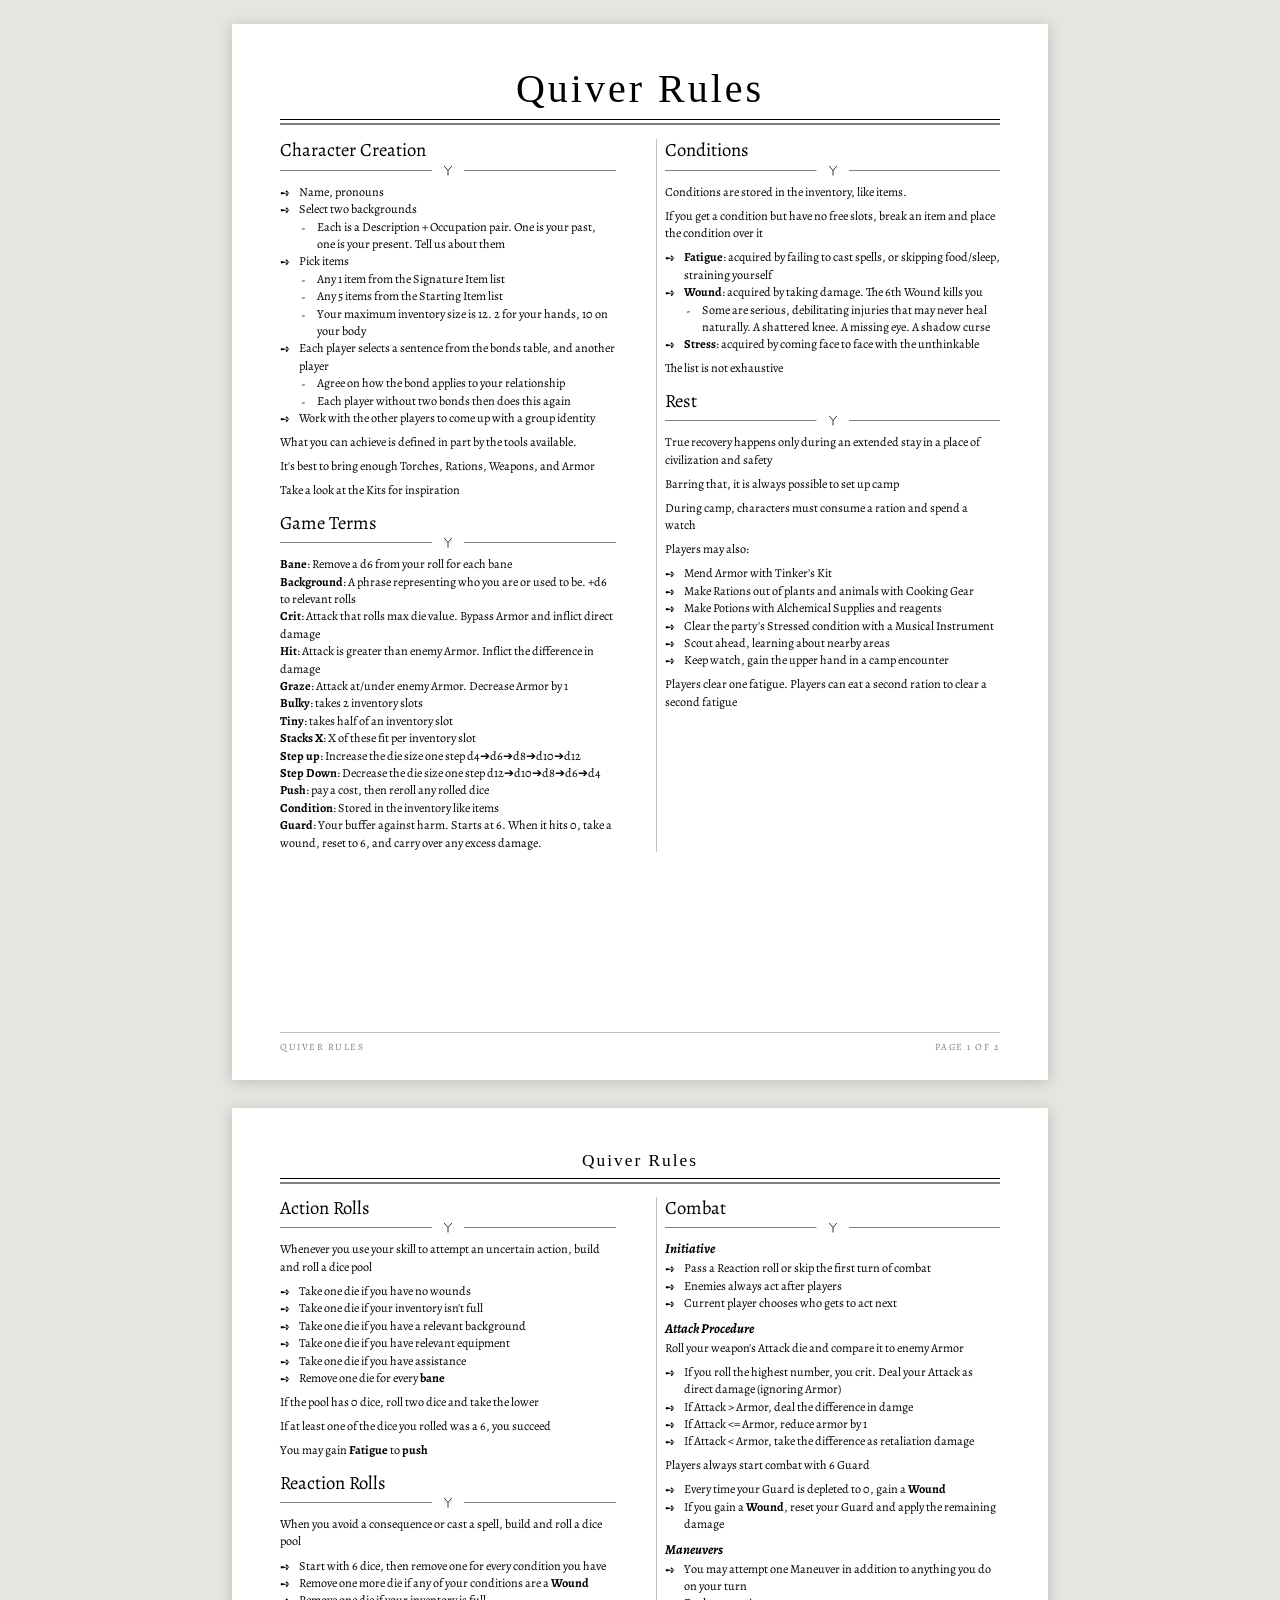
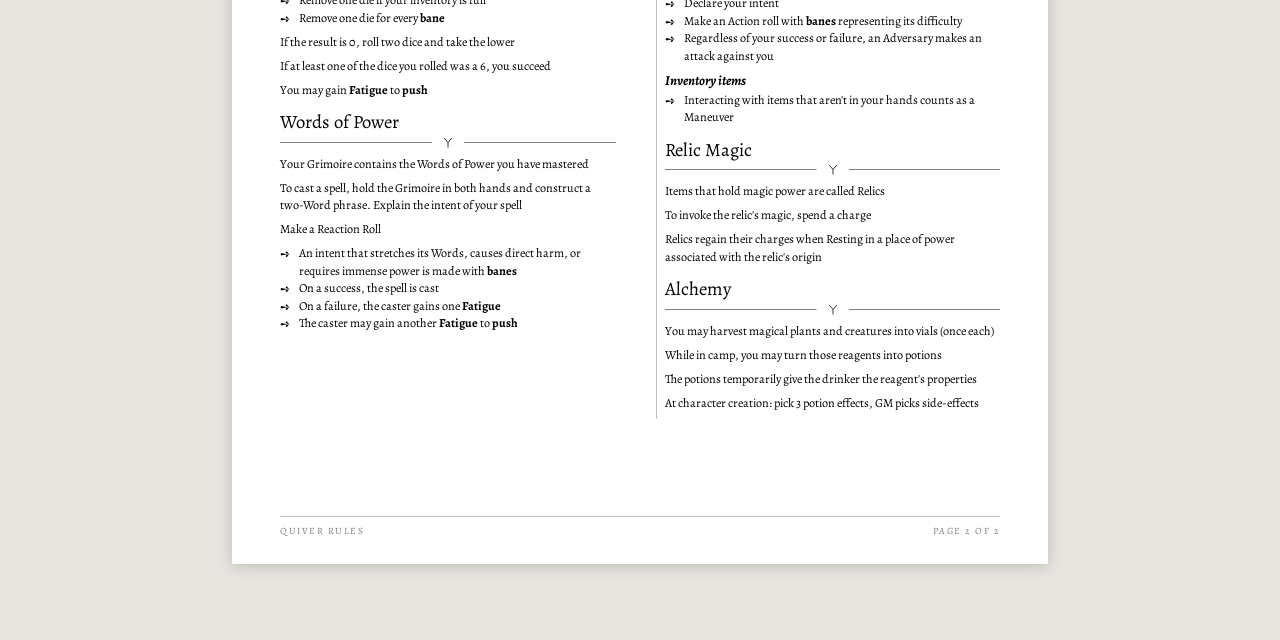
==== index.html @ b0360a4c "Inital commit" ====
<!DOCTYPE html>
<html lang="en">
<head>
<meta charset="UTF-8">
<title>Quiver Rules</title>
<link rel="preconnect" href="https://fonts.googleapis.com">
<link rel="preconnect" href="https://fonts.gstatic.com" crossorigin>
<link href="https://fonts.googleapis.com/css2?family=Alegreya:ital,wght@0,400;0,700;1,400;1,700&family=IM+Fell+English+SC&display=swap" rel="stylesheet">
<style>
  :root{
    --ink:#000;
    --rule-grey:#808080;
    --rule-light:#bfbfbf;
  }
  *{box-sizing:border-box;}
  body{
    background:#e7e5e0;
    margin:0;
    padding:24px 0 48px;
    font-family:'Alegreya', serif;
  }
  .page{
    width:612pt;
    height:792pt;
    background:#fff;
    margin:0 auto 28px;
    padding:32pt 36pt 26pt;
    position:relative;
    box-shadow:0 2px 14px rgba(0,0,0,0.18);
    font-size:9.2pt;
    line-height:1.42;
    color:var(--ink);
    overflow:hidden;
    page-break-after:always;
    break-after:page;
  }
  .page:last-child{page-break-after:auto;break-after:auto;}

  /* ---- Title (page 1 only) ---- */
  .title{
    font-family:'IM Fell English SC', serif;
    font-size:30pt;
    text-align:center;
    letter-spacing:3px;
    margin:0 0 6pt;
    font-weight:400;
    line-height:1.1;
  }
  .title-rule{margin:0 0 11pt;}
  .title-rule .bar{height:1.1pt;background:var(--ink);}
  .title-rule .bar2{height:0.9pt;background:var(--rule-grey);margin-top:2.5pt;}

  /* running page title on page 2 */
  .running-title{
    font-family:'IM Fell English SC', serif;
    font-size:13pt;
    text-align:center;
    letter-spacing:2px;
    margin:0 0 6pt;
    line-height:1.1;
  }
  .running-rule{height:1.1pt;background:var(--ink);margin-bottom:2.5pt;}
  .running-rule2{height:0.9pt;background:var(--rule-grey);margin-bottom:10pt;}

  /* ---- two column layout ---- */
  .columns{
    display:grid;
    grid-template-columns:1fr 1fr;
    column-gap:24pt;
  }
  .col-left{padding-right:6pt;}
  .col-right{padding-left:6pt;border-left:1pt solid var(--rule-light);}

  /* ---- section headers ---- */
  h2{
    font-family:'Alegreya', serif;
    font-size:14pt;
    font-weight:400;
    margin:9pt 0 3pt;
    line-height:1.15;
  }
  .columns > div > h2:first-child{margin-top:0;}

  h2 {
    margin: 9pt 0 6pt;
  }
  h2::after {
    content: '';
    display: block;
    height: 11px;
    margin-top: 3pt;
    /* grey lines, ink-coloured centre */
    background: linear-gradient(90deg,
      var(--rule-grey) calc(50% - 6px),
      var(--ink) 0 calc(50% + 6px),
      var(--rule-grey) 0);
    /* cut that colour into: fletching + left line + right line */
    --fletch: url("data:image/svg+xml,%3Csvg xmlns='http://www.w3.org/2000/svg' viewBox='0 0 10 11'%3E%3Cpath d='M5 10.5V5.5M5 5.5L1.2 1M5 5.5L8.8 1' stroke='black' stroke-width='0.8' fill='none'/%3E%3C/svg%3E");
    --line: linear-gradient(#000 0 0);
    -webkit-mask:
      var(--fletch) center / 10px 11px no-repeat,
      var(--line) left center / calc(50% - 16px) 1pt no-repeat,
      var(--line) right center / calc(50% - 16px) 1pt no-repeat;
            mask:
      var(--fletch) center / 10px 11px no-repeat,
      var(--line) left center / calc(50% - 16px) 1pt no-repeat,
      var(--line) right center / calc(50% - 16px) 1pt no-repeat;
  }

  /* ---- sub headings (Initiative, Attack Procedure...) ---- */
  h3{
    font-size:10.2pt;
    font-style:italic;
    font-weight:700;
    margin:6pt 0 2pt;
    line-height:1.2;
  }
  .columns h3:first-of-type{margin-top:4pt;}

  p{margin:0 0 5pt;}
  .tight p{margin:0;}

  b{font-weight:700;}

  ul{list-style:none;margin:0 0 5pt;padding:0;}
  li{position:relative;padding-left:14pt;margin-bottom:0;}
  li::before{
    content:'➺';
    position:absolute;
    left:0;
    color:var(--ink);
    font-size:9pt;
    line-height:1;
    transform:translateY(25%);
  }
  ul.sub{margin:0 0 0 2pt;}
  ul.sub li{padding-left:12pt;margin-bottom:0; }
  ul.sub li::before{
    content:'-';
    transform:translateY(25%);

  }
  li > p{margin:0; }

  /* ---- footer ---- */
  .footer{
    position:absolute;
    left:36pt; right:36pt; bottom:20pt;
    border-top:1pt solid var(--rule-light);
    padding-top:5pt;
    display:flex;
    justify-content:space-between;
    font-size:7.2pt;
    letter-spacing:1.5px;
    color:var(--rule-grey);
  }

  @page{
    size:612pt 792pt;
    margin:0;
  }
  @media print{
    body{background:#fff;padding:0;margin:0;}
    .page{box-shadow:none;margin:0;-webkit-print-color-adjust:exact;print-color-adjust:exact;}
  }
</style>
</head>
<body>

<!-- ============ PAGE 1 ============ -->
<div class="page">
  <div class="title">Quiver Rules</div>
  <div class="title-rule"><div class="bar"></div><div class="bar2"></div></div>

  <div class="columns">
    <!-- LEFT COLUMN -->
    <div class="col-left">
      <h2>Character Creation</h2>
      <ul>
        <li>Name, pronouns</li>
        <li>Select two backgrounds
          <ul class="sub">
            <li>Each is a Description + Occupation pair. One is your past, one is your present. Tell us about them</li>
          </ul>
        </li>
        <li>Pick items
          <ul class="sub">
            <li>Any 1 item from the Signature Item list</li>
            <li>Any 5 items from the Starting Item list</li>
            <li>Your maximum inventory size is 12. 2 for your hands, 10 on your body</li>
          </ul>
        </li>
        <li>Each player selects a sentence from the bonds table, and another player
          <ul class="sub">
            <li>Agree on how the bond applies to your relationship</li>
            <li>Each player without two bonds then does this again</li>
          </ul>
        </li>
        <li>Work with the other players to come up with a group identity</li>
      </ul>
      <p>What you can achieve is defined in part by the tools available. </p>
      <p>It's best to bring enough Torches, Rations, Weapons, and Armor </p>
      <p>Take a look at the Kits for inspiration</p>

      <h2>Game Terms</h2>

      <div class="tight">
        <p><b>Bane</b>: Remove a d6 from your roll for each bane</p>
        <p><b>Background</b>: A phrase representing who you are or used to be. +d6 to relevant rolls</p>
        <p><b>Crit</b>: Attack that rolls max die value. Bypass Armor and inflict direct damage</p>
        <p><b>Hit</b>: Attack is greater than enemy Armor. Inflict the difference in damage</p>
        <p><b>Graze</b>: Attack at/under enemy Armor. Decrease Armor by 1</p>
        <p><b>Bulky</b>: takes 2 inventory slots</p>
        <p><b>Tiny</b>: takes half of an inventory slot</p>
        <p><b>Stacks X</b>: X of these fit per inventory slot</p>
        <p><b>Step up</b>: Increase the die size one step d4➔d6➔d8➔d10➔d12</p>
        <p><b>Step Down</b>: Decrease the die size one step d12➔d10➔d8➔d6➔d4</p>
        <p><b>Push</b>: pay a cost, then reroll any rolled dice</p>
        <p><b>Condition</b>: Stored in the inventory like items</p>
        <p><b>Guard</b>: Your buffer against harm. Starts at 6. When it hits 0, take a wound, reset to 6, and carry over any excess damage.</p>
      </div>
    </div>

    <!-- RIGHT COLUMN -->
    <div class="col-right">

      <h2>Conditions</h2>

      <p>Conditions are stored in the inventory, like items.</p>
      <p>If you get a condition but have no free slots, break an item and place the condition over it</p>
      <ul>
        <li><b>Fatigue</b>: acquired by failing to cast spells, or skipping food/sleep, straining yourself</li>
        <li><b>Wound</b>: acquired by taking damage. The 6th Wound kills you
          <ul class="sub">
            <li>Some are serious, debilitating injuries that may never heal naturally. A shattered knee. A missing eye. A shadow curse</li>
          </ul>
        </li>
        <li><b>Stress</b>: acquired by coming face to face with the unthinkable</li>
      </ul>
      <p>The list is not exhaustive</p>

      <h2>Rest</h2>

      <p>True recovery happens only during an extended stay in a place of civilization and safety</p>
      <p>Barring that, it is always possible to set up camp</p>
      <p>During camp, characters must consume a ration and spend a watch</p>
      <p>Players may also:</p>
      <ul>
        <li>Mend Armor with Tinker's Kit</li>
        <li>Make Rations out of plants and animals with Cooking Gear</li>
        <li>Make Potions with Alchemical Supplies and reagents</li>
        <li>Clear the party's Stressed condition with a Musical Instrument</li>
        <li>Scout ahead, learning about nearby areas</li>
        <li>Keep watch, gain the upper hand in a camp encounter</li>
      </ul>
      <p>Players clear one fatigue. Players can eat a second ration to clear a second fatigue</p>
    </div>
  </div>


  <div class="footer"><span>QUIVER RULES</span><span>PAGE 1 OF 2</span></div>
</div>

<!-- ============ PAGE 2 ============ -->
<div class="page">
  <div class="running-title">Quiver Rules</div>
  <div class="running-rule"></div>
  <div class="running-rule2"></div>

  <div class="columns">
    <!-- LEFT COLUMN -->
    <div class="col-left">
      <h2>Action Rolls</h2>

      <p>Whenever you use your skill to attempt an uncertain action, build and roll a dice pool</p>
      <ul>
        <li>Take one die if you have no wounds</li>
        <li>Take one die if your inventory isn't full</li>
        <li>Take one die if you have a relevant background</li>
        <li>Take one die if you have relevant equipment</li>
        <li>Take one die if you have assistance</li>
        <li>Remove one die for every <b>bane</b></li>
      </ul>
      <p>If the pool has 0 dice, roll two dice and take the lower</p>
      <p>If at least one of the dice you rolled was a 6, you succeed</p>
      <p>You may gain <b>Fatigue</b> to <b>push</b></p>

      <h2>Reaction Rolls</h2>

      <p>When you avoid a consequence or cast a spell, build and roll a dice pool</p>
      <ul>
        <li>Start with 6 dice, then remove one for every condition you have</li>
        <li>Remove one more die if any of your conditions are a <b>Wound</b></li>
        <li>Remove one die if your inventory is full</li>
        <li>Remove one die for every <b>bane</b></li>
      </ul>
      <p>If the result is 0, roll two dice and take the lower</p>
      <p>If at least one of the dice you rolled was a 6, you succeed</p>
      <p>You may gain <b>Fatigue</b> to <b>push</b></p>

      <h2>Words of Power</h2>

      <p>Your Grimoire contains the Words of Power you have mastered</p>
      <p>To cast a spell, hold the Grimoire in both hands and construct a two-Word phrase. Explain the intent of your spell</p>
      <p>Make a Reaction Roll</p>
      <ul>
        <li>An intent that stretches its Words, causes direct harm, or requires immense power is made with <b>banes</b></li>
        <li>On a success, the spell is cast</li>
        <li>On a failure, the caster gains one <b>Fatigue</b></li>
        <li>The caster may gain another <b>Fatigue</b> to <b>push</b></li>
      </ul>
    </div>

    <!-- RIGHT COLUMN -->
    <div class="col-right">
      <h2>Combat</h2>

      <h3>Initiative</h3>
      <ul>
        <li>Pass a Reaction roll or skip the first turn of combat</li>
        <li>Enemies always act after players</li>
        <li>Current player chooses who gets to act next</li>
      </ul>

      <h3>Attack Procedure</h3>
      <p>Roll your weapon's Attack die and compare it to enemy Armor</p>
      <ul>
        <li>If you roll the highest number, you crit. Deal your Attack as direct damage (ignoring Armor)</li>
        <li>If Attack > Armor, deal the difference in damge</li>
        <li>If Attack <= Armor, reduce armor by 1</li>
        <li>If Attack < Armor, take the difference as retaliation damage</li>
      </ul>

      <p>Players always start combat with 6 Guard</p>
      <ul>
        <li>Every time your Guard is depleted to 0, gain a <b>Wound</b></li>
        <li>If you gain a <b>Wound</b>, reset your Guard and apply the remaining damage</li>
      </ul>

      <h3>Maneuvers</h3>
      <ul>
        <li>You may attempt one Maneuver in addition to anything you do on your turn</li>
        <li>Declare your intent</li>
        <li>Make an Action roll with <b>banes</b> representing its difficulty</li>
        <li>Regardless of your success or failure, an Adversary makes an attack against you</li>
      </ul>

      <h3>Inventory items</h3>
      <ul>
        <li>Interacting with items that aren't in your hands counts as a Maneuver</li>
      </ul>

      <h2>Relic Magic</h2>

      <p>Items that hold magic power are called Relics</p>
      <p>To invoke the relic's magic, spend a charge</p>
      <p>Relics regain their charges when Resting in a place of power associated with the relic's origin</p>

      <h2>Alchemy</h2>
      <p>You may harvest magical plants and creatures into vials (once each)</p>
      <p>While in camp, you may turn those reagents into potions</p>
      <p>The potions temporarily give the drinker the reagent's properties</p>
      <p>At character creation: pick 3 potion effects, GM picks side-effects</p>
    </div>
  </div>

  <div class="footer"><span>QUIVER RULES</span><span>PAGE 2 OF 2</span></div>
</div>

</body>
</html>
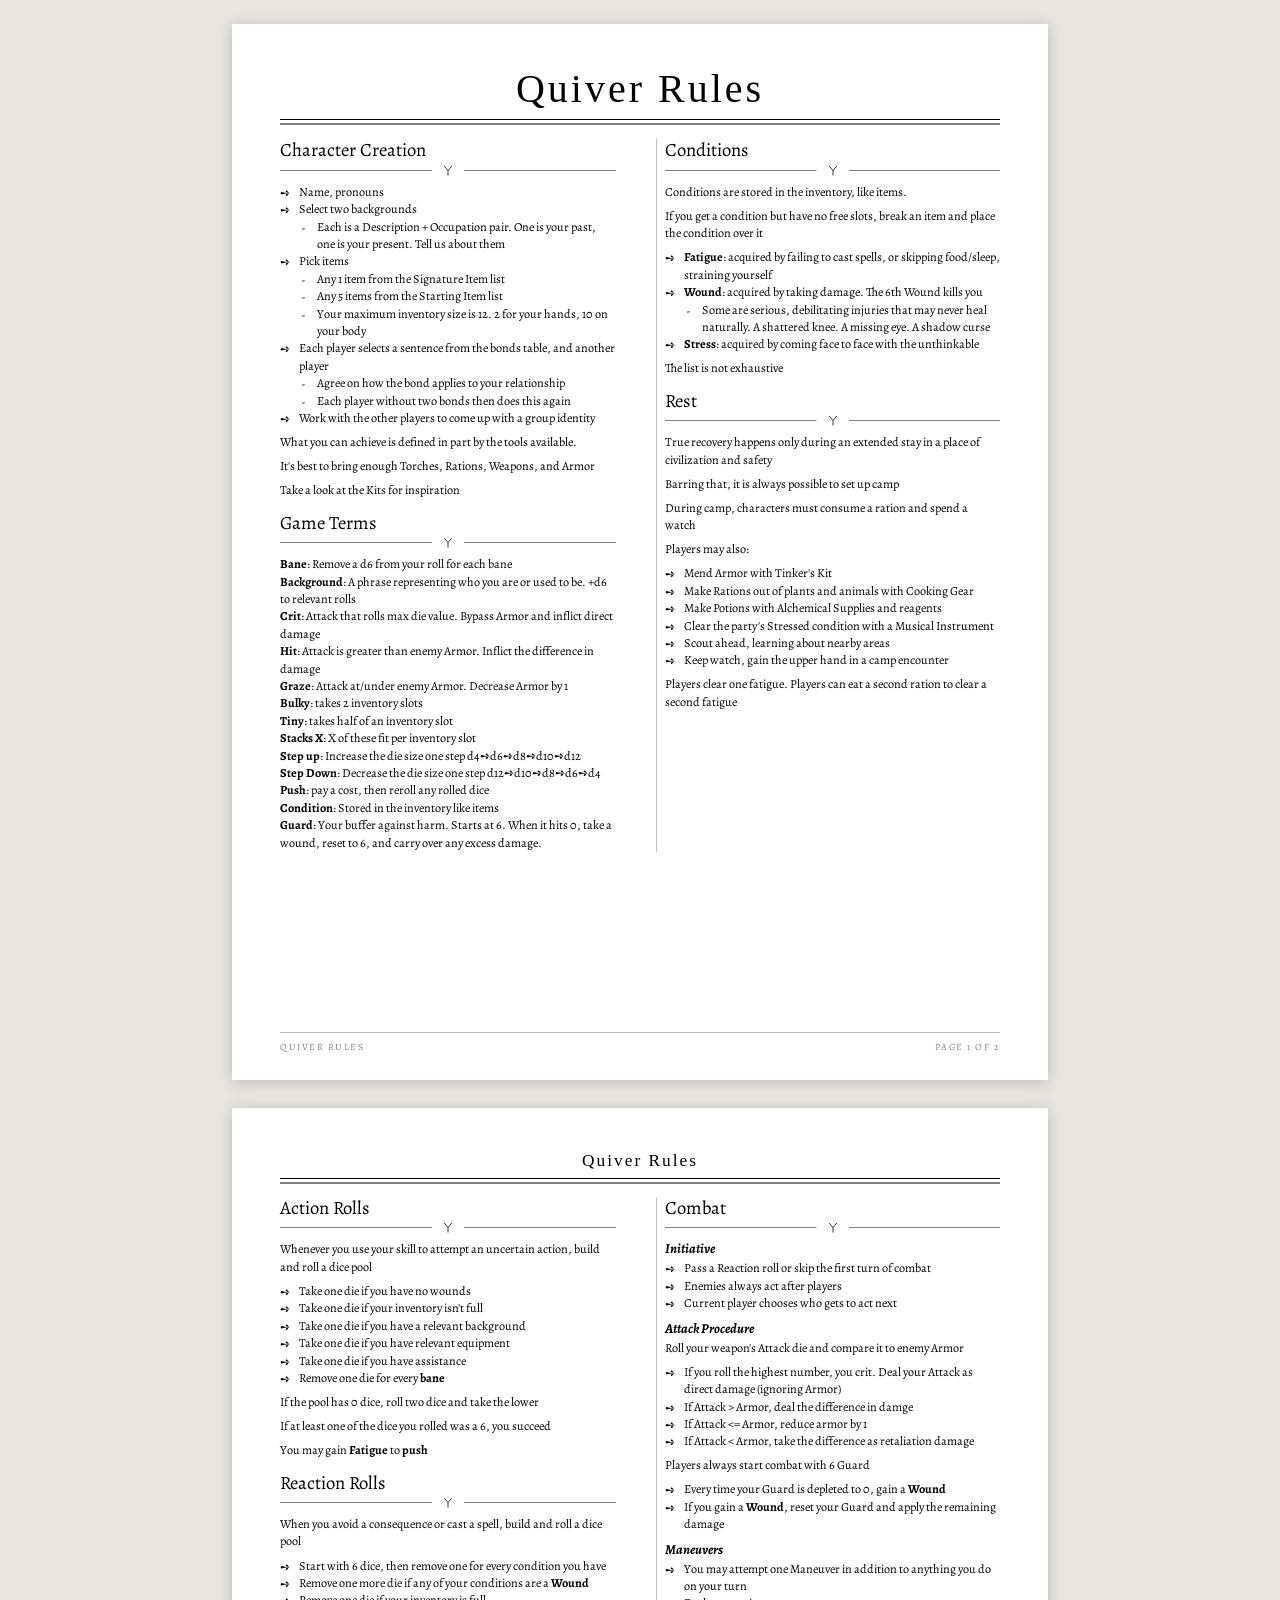
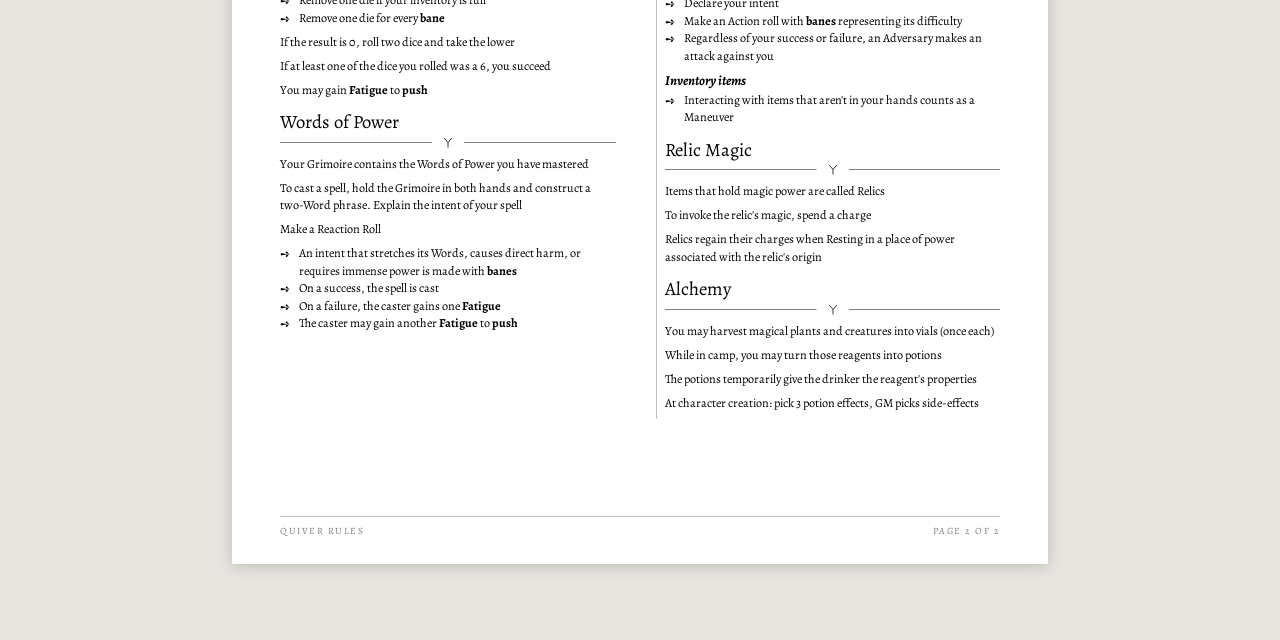
==== commit 5ba017ae: "better arrows for step up/down" ====
--- a/index.html
+++ b/index.html
@@ -213,8 +213,8 @@
         <p><b>Bulky</b>: takes 2 inventory slots</p>
         <p><b>Tiny</b>: takes half of an inventory slot</p>
         <p><b>Stacks X</b>: X of these fit per inventory slot</p>
-        <p><b>Step up</b>: Increase the die size one step d4➔d6➔d8➔d10➔d12</p>
-        <p><b>Step Down</b>: Decrease the die size one step d12➔d10➔d8➔d6➔d4</p>
+        <p><b>Step up</b>: Increase the die size one step d4➺d6➺d8➺d10➺d12</p>
+        <p><b>Step Down</b>: Decrease the die size one step d12➺d10➺d8➺d6➺d4</p>
         <p><b>Push</b>: pay a cost, then reroll any rolled dice</p>
         <p><b>Condition</b>: Stored in the inventory like items</p>
         <p><b>Guard</b>: Your buffer against harm. Starts at 6. When it hits 0, take a wound, reset to 6, and carry over any excess damage.</p>
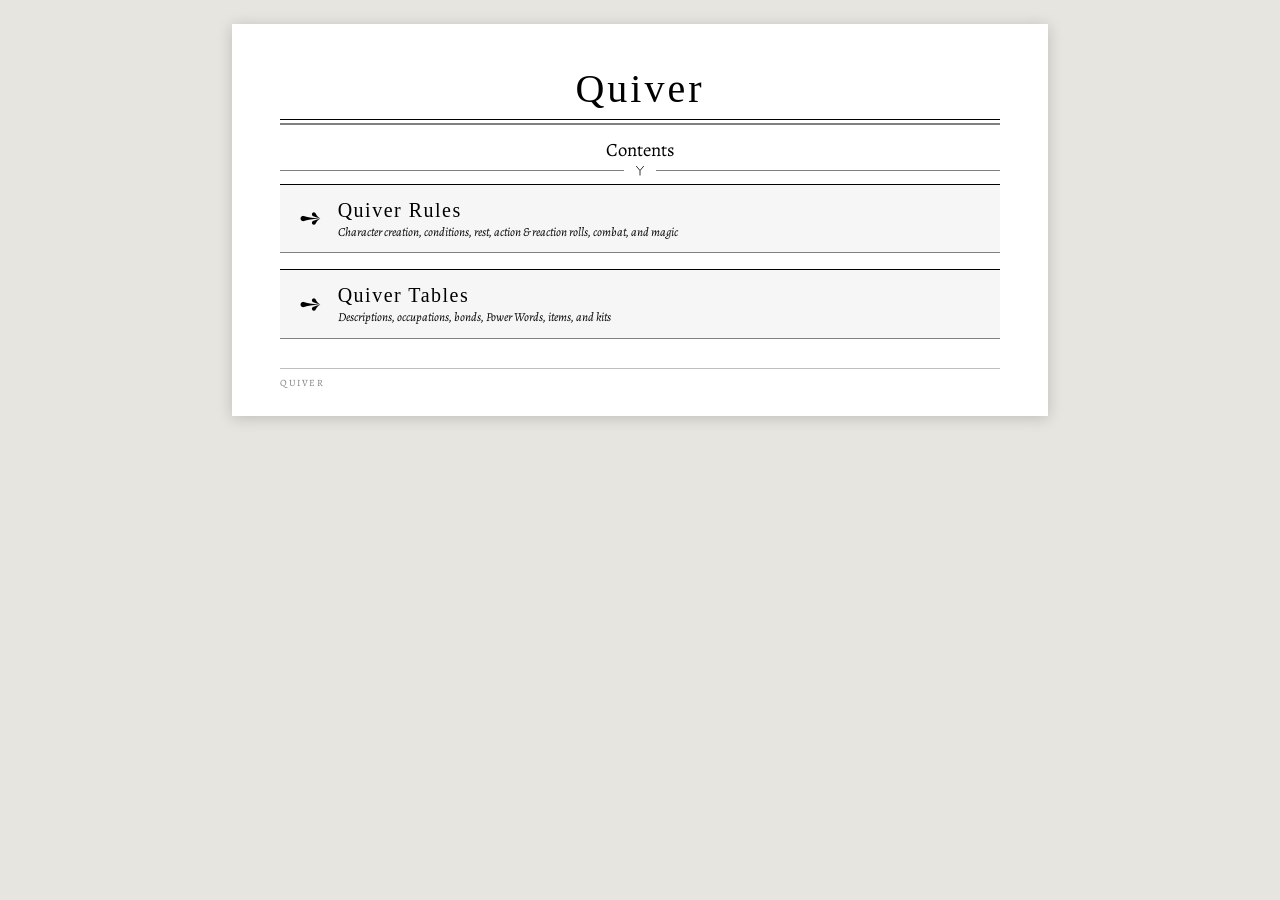
==== commit 15b4e802: "adding tables, and a main page to link the two" ====
--- a/index.html
+++ b/index.html
@@ -2,7 +2,8 @@
 <html lang="en">
 <head>
 <meta charset="UTF-8">
-<title>Quiver Rules</title>
+<meta name="viewport" content="width=device-width, initial-scale=1">
+<title>Quiver</title>
 <link rel="preconnect" href="https://fonts.googleapis.com">
 <link rel="preconnect" href="https://fonts.gstatic.com" crossorigin>
 <link href="https://fonts.googleapis.com/css2?family=Alegreya:ital,wght@0,400;0,700;1,400;1,700&family=IM+Fell+English+SC&display=swap" rel="stylesheet">
@@ -21,22 +22,18 @@
   }
   .page{
     width:612pt;
-    height:792pt;
+    max-width:calc(100% - 32px);
     background:#fff;
     margin:0 auto 28px;
-    padding:32pt 36pt 26pt;
+    padding:32pt 36pt 46pt;
     position:relative;
     box-shadow:0 2px 14px rgba(0,0,0,0.18);
     font-size:9.2pt;
     line-height:1.42;
     color:var(--ink);
-    overflow:hidden;
-    page-break-after:always;
-    break-after:page;
   }
-  .page:last-child{page-break-after:auto;break-after:auto;}
 
-  /* ---- Title (page 1 only) ---- */
+  /* ---- Title ---- */
   .title{
     font-family:'IM Fell English SC', serif;
     font-size:30pt;
@@ -50,39 +47,14 @@
   .title-rule .bar{height:1.1pt;background:var(--ink);}
   .title-rule .bar2{height:0.9pt;background:var(--rule-grey);margin-top:2.5pt;}
 
-  /* running page title on page 2 */
-  .running-title{
-    font-family:'IM Fell English SC', serif;
-    font-size:13pt;
-    text-align:center;
-    letter-spacing:2px;
-    margin:0 0 6pt;
-    line-height:1.1;
-  }
-  .running-rule{height:1.1pt;background:var(--ink);margin-bottom:2.5pt;}
-  .running-rule2{height:0.9pt;background:var(--rule-grey);margin-bottom:10pt;}
-
-  /* ---- two column layout ---- */
-  .columns{
-    display:grid;
-    grid-template-columns:1fr 1fr;
-    column-gap:24pt;
-  }
-  .col-left{padding-right:6pt;}
-  .col-right{padding-left:6pt;border-left:1pt solid var(--rule-light);}
-
   /* ---- section headers ---- */
   h2{
     font-family:'Alegreya', serif;
     font-size:14pt;
     font-weight:400;
-    margin:9pt 0 3pt;
     line-height:1.15;
-  }
-  .columns > div > h2:first-child{margin-top:0;}
-
-  h2 {
-    margin: 9pt 0 6pt;
+    text-align:center;
+    margin:9pt 0 6pt;
   }
   h2::after {
     content: '';
@@ -107,40 +79,24 @@
       var(--line) right center / calc(50% - 16px) 1pt no-repeat;
   }
 
-  /* ---- sub headings (Initiative, Attack Procedure...) ---- */
-  h3{
-    font-size:10.2pt;
-    font-style:italic;
-    font-weight:700;
-    margin:6pt 0 2pt;
-    line-height:1.2;
+  /* ---- document links ---- */
+  a.doc{
+    display:flex;
+    align-items:center;
+    gap:12pt;
+    margin:0 0 12pt;
+    padding:9pt 14pt;
+    border-top:1.1pt solid var(--ink);
+    border-bottom:0.9pt solid var(--rule-grey);
+    background:#f6f6f6;
+    color:var(--ink);
+    text-decoration:none;
   }
-  .columns h3:first-of-type{margin-top:4pt;}
-
-  p{margin:0 0 5pt;}
-  .tight p{margin:0;}
-
-  b{font-weight:700;}
-
-  ul{list-style:none;margin:0 0 5pt;padding:0;}
-  li{position:relative;padding-left:14pt;margin-bottom:0;}
-  li::before{
-    content:'➺';
-    position:absolute;
-    left:0;
-    color:var(--ink);
-    font-size:9pt;
-    line-height:1;
-    transform:translateY(25%);
-  }
-  ul.sub{margin:0 0 0 2pt;}
-  ul.sub li{padding-left:12pt;margin-bottom:0; }
-  ul.sub li::before{
-    content:'-';
-    transform:translateY(25%);
-
-  }
-  li > p{margin:0; }
+  a.doc:hover{background:#efefef;}
+  .doc-arrow{font-size:20pt;line-height:1;}
+  .doc-text{display:flex;flex-direction:column;line-height:1.35;}
+  .doc-title{font-family:'IM Fell English SC', serif;font-size:15pt;letter-spacing:1.5px;}
+  .doc-desc{font-style:italic;}
 
   /* ---- footer ---- */
   .footer{
@@ -148,223 +104,42 @@
     left:36pt; right:36pt; bottom:20pt;
     border-top:1pt solid var(--rule-light);
     padding-top:5pt;
-    display:flex;
-    justify-content:space-between;
     font-size:7.2pt;
     letter-spacing:1.5px;
     color:var(--rule-grey);
   }
 
-  @page{
-    size:612pt 792pt;
-    margin:0;
-  }
-  @media print{
-    body{background:#fff;padding:0;margin:0;}
-    .page{box-shadow:none;margin:0;-webkit-print-color-adjust:exact;print-color-adjust:exact;}
+  @media (max-width:640px){
+    .page{padding:24pt 16px 46pt;}
+    .footer{left:16px;right:16px;}
   }
 </style>
 </head>
 <body>
 
-<!-- ============ PAGE 1 ============ -->
 <div class="page">
-  <div class="title">Quiver Rules</div>
+  <div class="title">Quiver</div>
   <div class="title-rule"><div class="bar"></div><div class="bar2"></div></div>
 
-  <div class="columns">
-    <!-- LEFT COLUMN -->
-    <div class="col-left">
-      <h2>Character Creation</h2>
-      <ul>
-        <li>Name, pronouns</li>
-        <li>Select two backgrounds
-          <ul class="sub">
-            <li>Each is a Description + Occupation pair. One is your past, one is your present. Tell us about them</li>
-          </ul>
-        </li>
-        <li>Pick items
-          <ul class="sub">
-            <li>Any 1 item from the Signature Item list</li>
-            <li>Any 5 items from the Starting Item list</li>
-            <li>Your maximum inventory size is 12. 2 for your hands, 10 on your body</li>
-          </ul>
-        </li>
-        <li>Each player selects a sentence from the bonds table, and another player
-          <ul class="sub">
-            <li>Agree on how the bond applies to your relationship</li>
-            <li>Each player without two bonds then does this again</li>
-          </ul>
-        </li>
-        <li>Work with the other players to come up with a group identity</li>
-      </ul>
-      <p>What you can achieve is defined in part by the tools available. </p>
-      <p>It's best to bring enough Torches, Rations, Weapons, and Armor </p>
-      <p>Take a look at the Kits for inspiration</p>
+  <h2>Contents</h2>
 
-      <h2>Game Terms</h2>
+  <a class="doc" href="rules.html">
+    <span class="doc-arrow">➺</span>
+    <span class="doc-text">
+      <span class="doc-title">Quiver Rules</span>
+      <span class="doc-desc">Character creation, conditions, rest, action &amp; reaction rolls, combat, and magic</span>
+    </span>
+  </a>
 
-      <div class="tight">
-        <p><b>Bane</b>: Remove a d6 from your roll for each bane</p>
-        <p><b>Background</b>: A phrase representing who you are or used to be. +d6 to relevant rolls</p>
-        <p><b>Crit</b>: Attack that rolls max die value. Bypass Armor and inflict direct damage</p>
-        <p><b>Hit</b>: Attack is greater than enemy Armor. Inflict the difference in damage</p>
-        <p><b>Graze</b>: Attack at/under enemy Armor. Decrease Armor by 1</p>
-        <p><b>Bulky</b>: takes 2 inventory slots</p>
-        <p><b>Tiny</b>: takes half of an inventory slot</p>
-        <p><b>Stacks X</b>: X of these fit per inventory slot</p>
-        <p><b>Step up</b>: Increase the die size one step d4➺d6➺d8➺d10➺d12</p>
-        <p><b>Step Down</b>: Decrease the die size one step d12➺d10➺d8➺d6➺d4</p>
-        <p><b>Push</b>: pay a cost, then reroll any rolled dice</p>
-        <p><b>Condition</b>: Stored in the inventory like items</p>
-        <p><b>Guard</b>: Your buffer against harm. Starts at 6. When it hits 0, take a wound, reset to 6, and carry over any excess damage.</p>
-      </div>
-    </div>
+  <a class="doc" href="tables.html">
+    <span class="doc-arrow">➺</span>
+    <span class="doc-text">
+      <span class="doc-title">Quiver Tables</span>
+      <span class="doc-desc">Descriptions, occupations, bonds, Power Words, items, and kits</span>
+    </span>
+  </a>
 
-    <!-- RIGHT COLUMN -->
-    <div class="col-right">
-
-      <h2>Conditions</h2>
-
-      <p>Conditions are stored in the inventory, like items.</p>
-      <p>If you get a condition but have no free slots, break an item and place the condition over it</p>
-      <ul>
-        <li><b>Fatigue</b>: acquired by failing to cast spells, or skipping food/sleep, straining yourself</li>
-        <li><b>Wound</b>: acquired by taking damage. The 6th Wound kills you
-          <ul class="sub">
-            <li>Some are serious, debilitating injuries that may never heal naturally. A shattered knee. A missing eye. A shadow curse</li>
-          </ul>
-        </li>
-        <li><b>Stress</b>: acquired by coming face to face with the unthinkable</li>
-      </ul>
-      <p>The list is not exhaustive</p>
-
-      <h2>Rest</h2>
-
-      <p>True recovery happens only during an extended stay in a place of civilization and safety</p>
-      <p>Barring that, it is always possible to set up camp</p>
-      <p>During camp, characters must consume a ration and spend a watch</p>
-      <p>Players may also:</p>
-      <ul>
-        <li>Mend Armor with Tinker's Kit</li>
-        <li>Make Rations out of plants and animals with Cooking Gear</li>
-        <li>Make Potions with Alchemical Supplies and reagents</li>
-        <li>Clear the party's Stressed condition with a Musical Instrument</li>
-        <li>Scout ahead, learning about nearby areas</li>
-        <li>Keep watch, gain the upper hand in a camp encounter</li>
-      </ul>
-      <p>Players clear one fatigue. Players can eat a second ration to clear a second fatigue</p>
-    </div>
-  </div>
-
-
-  <div class="footer"><span>QUIVER RULES</span><span>PAGE 1 OF 2</span></div>
-</div>
-
-<!-- ============ PAGE 2 ============ -->
-<div class="page">
-  <div class="running-title">Quiver Rules</div>
-  <div class="running-rule"></div>
-  <div class="running-rule2"></div>
-
-  <div class="columns">
-    <!-- LEFT COLUMN -->
-    <div class="col-left">
-      <h2>Action Rolls</h2>
-
-      <p>Whenever you use your skill to attempt an uncertain action, build and roll a dice pool</p>
-      <ul>
-        <li>Take one die if you have no wounds</li>
-        <li>Take one die if your inventory isn't full</li>
-        <li>Take one die if you have a relevant background</li>
-        <li>Take one die if you have relevant equipment</li>
-        <li>Take one die if you have assistance</li>
-        <li>Remove one die for every <b>bane</b></li>
-      </ul>
-      <p>If the pool has 0 dice, roll two dice and take the lower</p>
-      <p>If at least one of the dice you rolled was a 6, you succeed</p>
-      <p>You may gain <b>Fatigue</b> to <b>push</b></p>
-
-      <h2>Reaction Rolls</h2>
-
-      <p>When you avoid a consequence or cast a spell, build and roll a dice pool</p>
-      <ul>
-        <li>Start with 6 dice, then remove one for every condition you have</li>
-        <li>Remove one more die if any of your conditions are a <b>Wound</b></li>
-        <li>Remove one die if your inventory is full</li>
-        <li>Remove one die for every <b>bane</b></li>
-      </ul>
-      <p>If the result is 0, roll two dice and take the lower</p>
-      <p>If at least one of the dice you rolled was a 6, you succeed</p>
-      <p>You may gain <b>Fatigue</b> to <b>push</b></p>
-
-      <h2>Words of Power</h2>
-
-      <p>Your Grimoire contains the Words of Power you have mastered</p>
-      <p>To cast a spell, hold the Grimoire in both hands and construct a two-Word phrase. Explain the intent of your spell</p>
-      <p>Make a Reaction Roll</p>
-      <ul>
-        <li>An intent that stretches its Words, causes direct harm, or requires immense power is made with <b>banes</b></li>
-        <li>On a success, the spell is cast</li>
-        <li>On a failure, the caster gains one <b>Fatigue</b></li>
-        <li>The caster may gain another <b>Fatigue</b> to <b>push</b></li>
-      </ul>
-    </div>
-
-    <!-- RIGHT COLUMN -->
-    <div class="col-right">
-      <h2>Combat</h2>
-
-      <h3>Initiative</h3>
-      <ul>
-        <li>Pass a Reaction roll or skip the first turn of combat</li>
-        <li>Enemies always act after players</li>
-        <li>Current player chooses who gets to act next</li>
-      </ul>
-
-      <h3>Attack Procedure</h3>
-      <p>Roll your weapon's Attack die and compare it to enemy Armor</p>
-      <ul>
-        <li>If you roll the highest number, you crit. Deal your Attack as direct damage (ignoring Armor)</li>
-        <li>If Attack > Armor, deal the difference in damge</li>
-        <li>If Attack <= Armor, reduce armor by 1</li>
-        <li>If Attack < Armor, take the difference as retaliation damage</li>
-      </ul>
-
-      <p>Players always start combat with 6 Guard</p>
-      <ul>
-        <li>Every time your Guard is depleted to 0, gain a <b>Wound</b></li>
-        <li>If you gain a <b>Wound</b>, reset your Guard and apply the remaining damage</li>
-      </ul>
-
-      <h3>Maneuvers</h3>
-      <ul>
-        <li>You may attempt one Maneuver in addition to anything you do on your turn</li>
-        <li>Declare your intent</li>
-        <li>Make an Action roll with <b>banes</b> representing its difficulty</li>
-        <li>Regardless of your success or failure, an Adversary makes an attack against you</li>
-      </ul>
-
-      <h3>Inventory items</h3>
-      <ul>
-        <li>Interacting with items that aren't in your hands counts as a Maneuver</li>
-      </ul>
-
-      <h2>Relic Magic</h2>
-
-      <p>Items that hold magic power are called Relics</p>
-      <p>To invoke the relic's magic, spend a charge</p>
-      <p>Relics regain their charges when Resting in a place of power associated with the relic's origin</p>
-
-      <h2>Alchemy</h2>
-      <p>You may harvest magical plants and creatures into vials (once each)</p>
-      <p>While in camp, you may turn those reagents into potions</p>
-      <p>The potions temporarily give the drinker the reagent's properties</p>
-      <p>At character creation: pick 3 potion effects, GM picks side-effects</p>
-    </div>
-  </div>
-
-  <div class="footer"><span>QUIVER RULES</span><span>PAGE 2 OF 2</span></div>
+  <div class="footer">QUIVER</div>
 </div>
 
 </body>
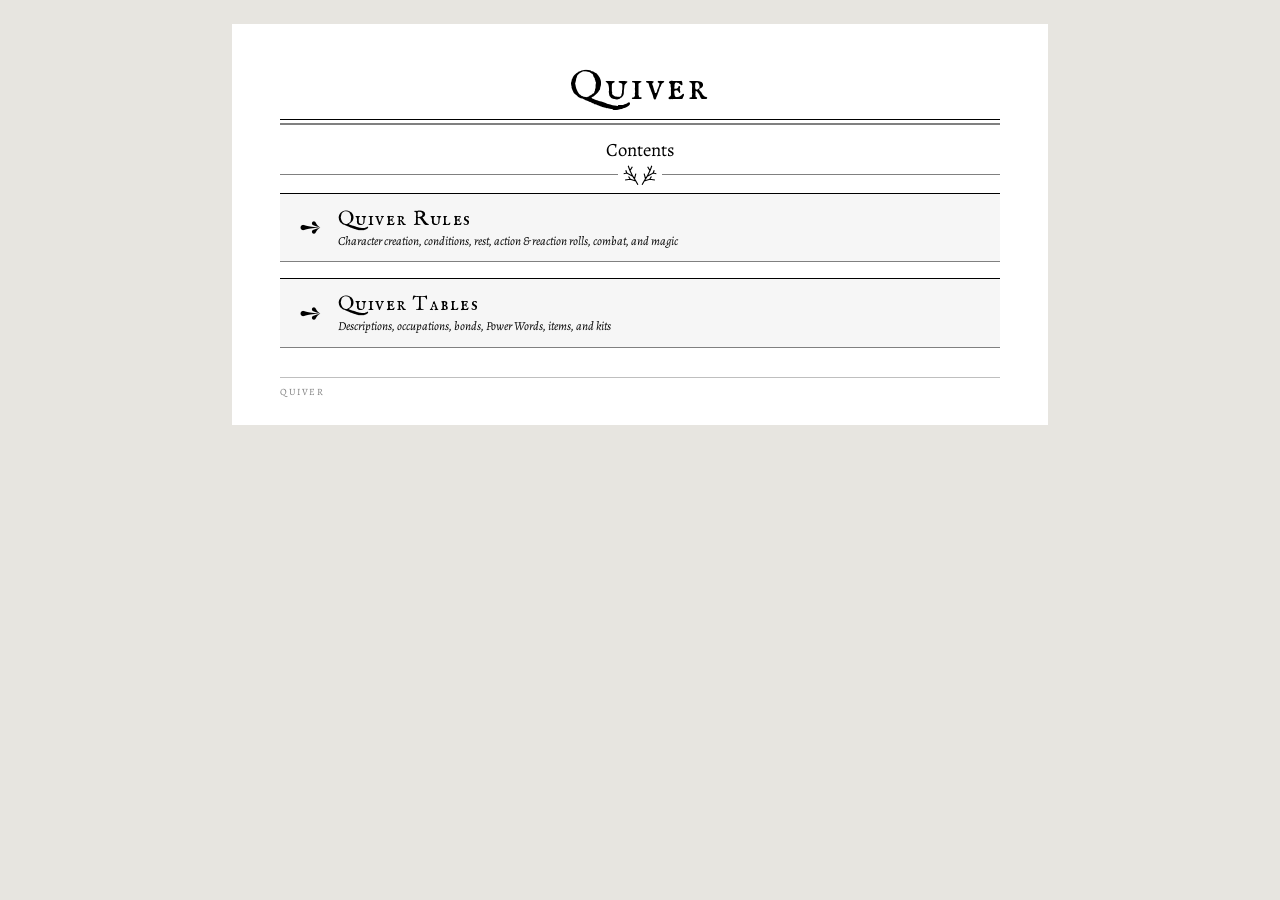
==== commit b3178dcf: "save fonts, separate css, cleanup" ====
--- a/index.html
+++ b/index.html
@@ -4,118 +4,9 @@
 <meta charset="UTF-8">
 <meta name="viewport" content="width=device-width, initial-scale=1">
 <title>Quiver</title>
-<link rel="preconnect" href="https://fonts.googleapis.com">
-<link rel="preconnect" href="https://fonts.gstatic.com" crossorigin>
-<link href="https://fonts.googleapis.com/css2?family=Alegreya:ital,wght@0,400;0,700;1,400;1,700&family=IM+Fell+English+SC&display=swap" rel="stylesheet">
-<style>
-  :root{
-    --ink:#000;
-    --rule-grey:#808080;
-    --rule-light:#bfbfbf;
-  }
-  *{box-sizing:border-box;}
-  body{
-    background:#e7e5e0;
-    margin:0;
-    padding:24px 0 48px;
-    font-family:'Alegreya', serif;
-  }
-  .page{
-    width:612pt;
-    max-width:calc(100% - 32px);
-    background:#fff;
-    margin:0 auto 28px;
-    padding:32pt 36pt 46pt;
-    position:relative;
-    box-shadow:0 2px 14px rgba(0,0,0,0.18);
-    font-size:9.2pt;
-    line-height:1.42;
-    color:var(--ink);
-  }
-
-  /* ---- Title ---- */
-  .title{
-    font-family:'IM Fell English SC', serif;
-    font-size:30pt;
-    text-align:center;
-    letter-spacing:3px;
-    margin:0 0 6pt;
-    font-weight:400;
-    line-height:1.1;
-  }
-  .title-rule{margin:0 0 11pt;}
-  .title-rule .bar{height:1.1pt;background:var(--ink);}
-  .title-rule .bar2{height:0.9pt;background:var(--rule-grey);margin-top:2.5pt;}
-
-  /* ---- section headers ---- */
-  h2{
-    font-family:'Alegreya', serif;
-    font-size:14pt;
-    font-weight:400;
-    line-height:1.15;
-    text-align:center;
-    margin:9pt 0 6pt;
-  }
-  h2::after {
-    content: '';
-    display: block;
-    height: 11px;
-    margin-top: 3pt;
-    /* grey lines, ink-coloured centre */
-    background: linear-gradient(90deg,
-      var(--rule-grey) calc(50% - 6px),
-      var(--ink) 0 calc(50% + 6px),
-      var(--rule-grey) 0);
-    /* cut that colour into: fletching + left line + right line */
-    --fletch: url("data:image/svg+xml,%3Csvg xmlns='http://www.w3.org/2000/svg' viewBox='0 0 10 11'%3E%3Cpath d='M5 10.5V5.5M5 5.5L1.2 1M5 5.5L8.8 1' stroke='black' stroke-width='0.8' fill='none'/%3E%3C/svg%3E");
-    --line: linear-gradient(#000 0 0);
-    -webkit-mask:
-      var(--fletch) center / 10px 11px no-repeat,
-      var(--line) left center / calc(50% - 16px) 1pt no-repeat,
-      var(--line) right center / calc(50% - 16px) 1pt no-repeat;
-            mask:
-      var(--fletch) center / 10px 11px no-repeat,
-      var(--line) left center / calc(50% - 16px) 1pt no-repeat,
-      var(--line) right center / calc(50% - 16px) 1pt no-repeat;
-  }
-
-  /* ---- document links ---- */
-  a.doc{
-    display:flex;
-    align-items:center;
-    gap:12pt;
-    margin:0 0 12pt;
-    padding:9pt 14pt;
-    border-top:1.1pt solid var(--ink);
-    border-bottom:0.9pt solid var(--rule-grey);
-    background:#f6f6f6;
-    color:var(--ink);
-    text-decoration:none;
-  }
-  a.doc:hover{background:#efefef;}
-  .doc-arrow{font-size:20pt;line-height:1;}
-  .doc-text{display:flex;flex-direction:column;line-height:1.35;}
-  .doc-title{font-family:'IM Fell English SC', serif;font-size:15pt;letter-spacing:1.5px;}
-  .doc-desc{font-style:italic;}
-
-  /* ---- footer ---- */
-  .footer{
-    position:absolute;
-    left:36pt; right:36pt; bottom:20pt;
-    border-top:1pt solid var(--rule-light);
-    padding-top:5pt;
-    font-size:7.2pt;
-    letter-spacing:1.5px;
-    color:var(--rule-grey);
-  }
-
-  @media (max-width:640px){
-    .page{padding:24pt 16px 46pt;}
-    .footer{left:16px;right:16px;}
-  }
-</style>
+<link rel="stylesheet" href="style.css">
 </head>
-<body>
+<body class="home">
 
 <div class="page">
   <div class="title">Quiver</div>
--- a/style.css
+++ b/style.css
@@ -0,0 +1,271 @@
+/* ---- fonts (latin subset, self-hosted; licenses in fonts/) ---- */
+/* Alegreya is a variable font: one file per style covers every weight */
+@font-face{
+  font-family:'Alegreya';
+  font-style:normal;
+  font-weight:400 900;
+  font-display:swap;
+  src:url(fonts/alegreya.woff2) format('woff2');
+}
+@font-face{
+  font-family:'Alegreya';
+  font-style:italic;
+  font-weight:400 900;
+  font-display:swap;
+  src:url(fonts/alegreya-italic.woff2) format('woff2');
+}
+@font-face{
+  font-family:'IM Fell English SC';
+  font-style:normal;
+  font-weight:400;
+  font-display:swap;
+  src:url(fonts/im-fell-english-sc.woff2) format('woff2');
+}
+
+:root{
+  --ink:#000;
+  --rule-grey:#808080;
+  --rule-light:#bfbfbf;
+  --ink-soft:#444;       /* notes */
+  --desk:#e7e5e0;        /* background behind the pages */
+  --paper:#fff;
+  --card:#f6f6f6;        /* link card background */
+  --stripe:#efefef;      /* table stripes, card hover */
+  --table-head:#a9a9a9;  /* kits table header row */
+  --shadow:var(--shadow);
+}
+*{box-sizing:border-box;}
+body{
+  background:var(--desk);
+  margin:0;
+  padding:24px 0 48px;
+  font-family:'Alegreya', serif;
+}
+.page{
+  width:612pt;
+  height:792pt;
+  background:var(--paper);
+  margin:0 auto 28px;
+  padding:32pt 36pt 26pt;
+  position:relative;
+  box-shadow:0 2px 14px var(--shadow);
+  font-size:9.2pt;
+  line-height:1.42;
+  color:var(--ink);
+  overflow:hidden;
+  page-break-after:always;
+  break-after:page;
+}
+.page:last-child{page-break-after:auto;break-after:auto;}
+
+/* home page: a single screen page that grows with its content */
+body.home .page{
+  height:auto;
+  max-width:calc(100% - 32px);
+  padding-bottom:46pt;
+  overflow:visible;
+}
+@media (max-width:640px){
+  body.home .page{padding:24pt 16px 46pt;}
+  body.home .footer{left:16px;right:16px;}
+}
+
+/* ---- Title (first page only) ---- */
+.title{
+  font-family:'IM Fell English SC', serif;
+  font-size:30pt;
+  text-align:center;
+  letter-spacing:3px;
+  margin:0 0 6pt;
+  font-weight:400;
+  line-height:1.1;
+}
+.title-rule{margin:0 0 11pt;}
+.title-rule .bar{height:1.1pt;background:var(--ink);}
+.title-rule .bar2{height:0.9pt;background:var(--rule-grey);margin-top:2.5pt;}
+
+/* running page title on later pages */
+.running-title{
+  font-family:'IM Fell English SC', serif;
+  font-size:13pt;
+  text-align:center;
+  letter-spacing:2px;
+  margin:0 0 6pt;
+  line-height:1.1;
+}
+.running-rule{height:1.1pt;background:var(--ink);margin-bottom:2.5pt;}
+.running-rule2{height:0.9pt;background:var(--rule-grey);margin-bottom:10pt;}
+
+/* ---- two column layout ---- */
+.columns{
+  display:grid;
+  grid-template-columns:1fr 1fr;
+  column-gap:24pt;
+}
+.col-left{padding-right:6pt;}
+.col-right{padding-left:6pt;border-left:1pt solid var(--rule-light);}
+
+/* ---- section headers ---- */
+h2{
+  font-family:'Alegreya', serif;
+  font-size:14pt;
+  font-weight:400;
+  text-align:center;
+  margin:9pt 0 6pt;
+  line-height:1.15;
+}
+.columns > div > h2:first-child{margin-top:0;}
+.page > h2:first-of-type{margin-top:0;}
+
+h2::after {
+  --orn-w: 34px;   /* ornament width */
+  --orn-h: 20px;   /* ornament height */
+  --gap: 5px;      /* space between antler tips and the lines */
+
+  content: '';
+  display: block;
+  height: var(--orn-h);
+  margin-top: 3pt;
+  background: linear-gradient(90deg,
+    var(--rule-grey) calc(50% - var(--orn-w) / 2 - 1px),
+    var(--ink) 0 calc(50% + var(--orn-w) / 2 + 1px),
+    var(--rule-grey) 0);
+  --fletch: url("data:image/svg+xml,%3Csvg xmlns='http://www.w3.org/2000/svg' viewBox='0.2 0.2 19.6 11.5'%3E%3Cpath d='M8.8 11.6L7.6 9.4L5.8 6.6L4.2 3.4L3.2 0.6 M7.6 9.4L4.4 8.4L1.4 8.8 M5.8 6.6L2.4 4.8L0.6 5.2 M6.8 8.2L7.6 5.2 M4.2 3.4L5.6 1.2 M4.4 8.4L3.4 6.8 M2.4 4.8L1.8 3.2 M11.2 11.6L12.4 9.4L14.2 6.6L15.8 3.4L16.8 0.6 M12.4 9.4L15.6 8.4L18.6 8.8 M14.2 6.6L17.6 4.8L19.4 5.2 M13.2 8.2L12.4 5.2 M15.8 3.4L14.4 1.2 M15.6 8.4L16.6 6.8 M17.6 4.8L18.2 3.2' stroke='black' stroke-width='0.65' fill='none' stroke-linejoin='miter' stroke-linecap='butt'/%3E%3C/svg%3E");
+  --line: linear-gradient(#000 0 0);
+  --mask:
+    var(--fletch) center / var(--orn-w) var(--orn-h) no-repeat,
+    var(--line) left 0 top 9px / calc(50% - var(--orn-w) / 2 - var(--gap)) 1px no-repeat,
+    var(--line) right 0 top 9px / calc(50% - var(--orn-w) / 2 - var(--gap)) 1px no-repeat;
+  -webkit-mask: var(--mask);
+          mask: var(--mask);
+}
+
+/* ---- sub headings (Initiative, Attack Procedure...) ---- */
+h3{
+  font-size:10.2pt;
+  font-style:italic;
+  font-weight:700;
+  margin:6pt 0 2pt;
+  line-height:1.2;
+}
+.columns h3:first-of-type{margin-top:4pt;}
+
+p{margin:0 0 5pt;}
+.tight p{margin:0;}
+
+b{font-weight:700;}
+
+/* ---- lists ---- */
+ul{list-style:none;margin:0 0 5pt;padding:0;}
+li{position:relative;padding-left:14pt;margin-bottom:0;}
+li::before{
+  content:'➺';
+  position:absolute;
+  left:0;
+  color:var(--ink);
+  font-size:9pt;
+  line-height:1;
+  transform:translateY(25%);
+}
+ul.sub{margin:0 0 0 2pt;}
+ul.sub li{padding-left:12pt;margin-bottom:0;}
+ul.sub li::before{
+  content:'-';
+  transform:translateY(25%);
+}
+li > p{margin:0;}
+
+/* ---- tables ---- */
+table{
+  width:100%;
+  border-collapse:collapse;
+  margin:0 0 3pt;
+}
+td{
+  padding:2.6pt 5pt;
+  vertical-align:top;
+}
+tr:nth-child(even) td{background:var(--stripe);}
+td.n{
+  font-weight:700;
+  text-align:right;
+  width:1%;
+  white-space:nowrap;
+  padding-right:6pt;
+}
+table.roll td:not(.n){width:24%;}
+table.bonds td:not(.n){width:50%;}
+table.items th{
+  font-weight:700;
+  text-align:right;
+  vertical-align:top;
+  padding:2.6pt 6pt 2.6pt 5pt;
+  width:15%;
+}
+table.items td{width:35%;}
+tr:nth-child(even) th{background:var(--stripe);}
+table.signature th{width:22%;}
+table.signature td{width:78%;}
+
+table.kits td{width:25%;}
+table.kits tr.head th{
+  background:var(--table-head);
+  text-align:left;
+  font-weight:700;
+  padding:3pt 5pt;
+}
+table.kits tr:nth-child(even) td{background:none;}
+table.kits tr:nth-child(odd) td{background:var(--stripe);}
+
+.note{
+  font-size:7.4pt;
+  font-style:italic;
+  color:var(--ink-soft);
+  margin:0 0 10pt;
+}
+
+/* ---- link cards: .doc (home page contents), .xref (external table) ---- */
+a.doc, a.xref{
+  display:flex;
+  align-items:center;
+  border-top:1.1pt solid var(--ink);
+  border-bottom:0.9pt solid var(--rule-grey);
+  background:var(--card);
+  color:var(--ink);
+  text-decoration:none;
+}
+a.doc:hover, a.xref:hover{background:var(--stripe);}
+.doc-desc, .xref-desc{font-style:italic;}
+
+a.doc{gap:12pt;margin:0 0 12pt;padding:9pt 14pt;}
+.doc-arrow{font-size:20pt;line-height:1;}
+.doc-text{display:flex;flex-direction:column;line-height:1.35;}
+.doc-title{font-family:'IM Fell English SC', serif;font-size:15pt;letter-spacing:1.5px;}
+
+a.xref{gap:10pt;margin:14pt auto 0;width:70%;padding:7pt 12pt;}
+.xref-arrow{font-size:16pt;line-height:1;}
+.xref-text{display:flex;flex-direction:column;line-height:1.3;}
+.xref-title{font-family:'IM Fell English SC', serif;font-size:12pt;letter-spacing:1px;}
+.xref-url{font-size:7.2pt;letter-spacing:0.5px;color:var(--rule-grey);}
+
+/* ---- footer ---- */
+.footer{
+  position:absolute;
+  left:36pt; right:36pt; bottom:20pt;
+  border-top:1pt solid var(--rule-light);
+  padding-top:5pt;
+  display:flex;
+  justify-content:space-between;
+  font-size:7.2pt;
+  letter-spacing:1.5px;
+  color:var(--rule-grey);
+}
+
+@page{
+  size:612pt 792pt;
+  margin:0;
+}
+@media print{
+  body{background:var(--paper);padding:0;margin:0;}
+  .page{box-shadow:none;margin:0;-webkit-print-color-adjust:exact;print-color-adjust:exact;}
+}
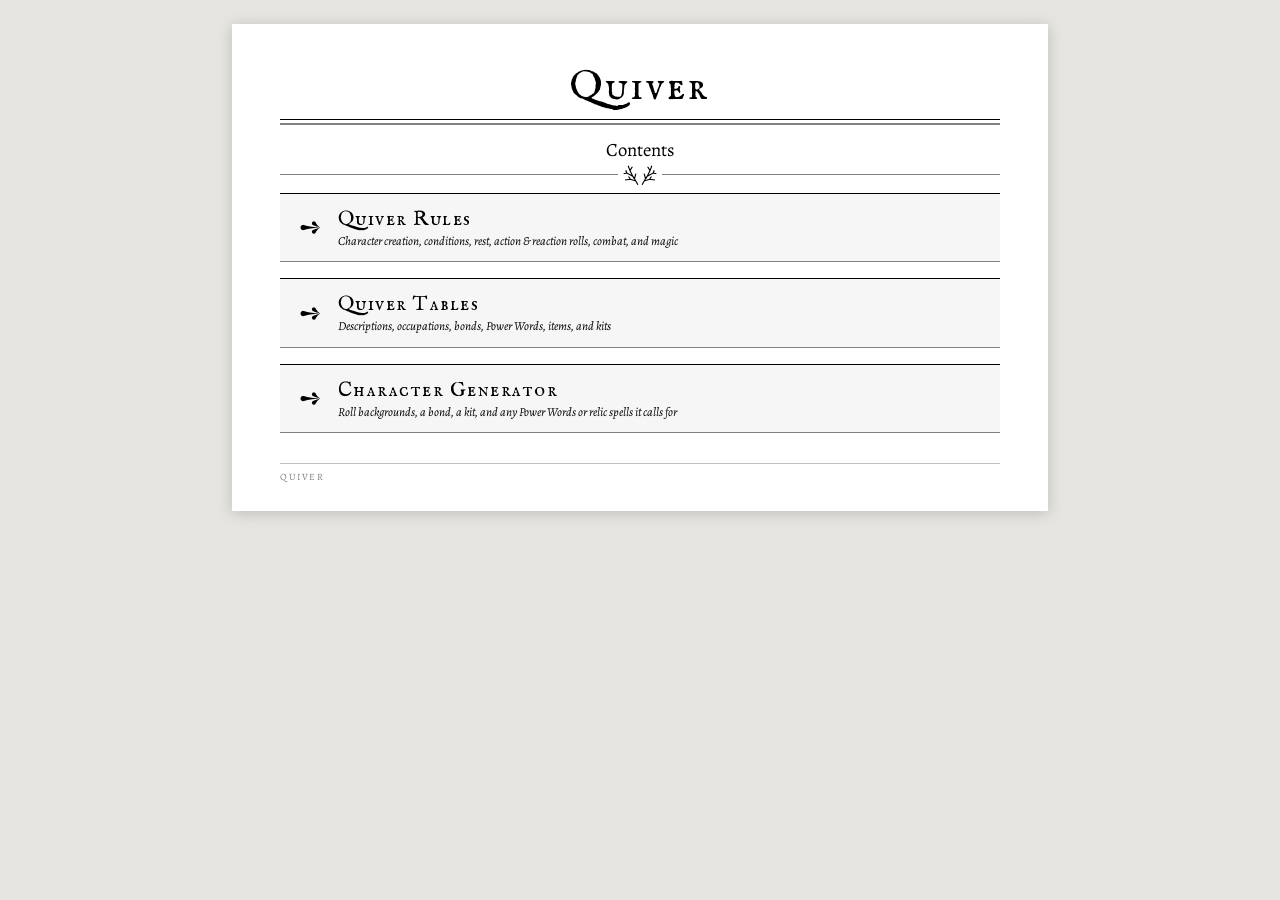
==== commit 2bc0dcea: "link generator, make it prettier" ====
--- a/index.html
+++ b/index.html
@@ -5,6 +5,7 @@
 <meta name="viewport" content="width=device-width, initial-scale=1">
 <title>Quiver</title>
 <link rel="stylesheet" href="style.css">
+<link rel="icon" href="favicon.png" type="image/png" sizes="32x32">
 </head>
 <body class="home">
 
@@ -30,6 +31,14 @@
     </span>
   </a>
 
+  <a class="doc" href="generator.html">
+    <span class="doc-arrow">➺</span>
+    <span class="doc-text">
+      <span class="doc-title">Character Generator</span>
+      <span class="doc-desc">Roll backgrounds, a bond, a kit, and any Power Words or relic spells it calls for</span>
+    </span>
+  </a>
+
   <div class="footer">QUIVER</div>
 </div>
 
--- a/style.css
+++ b/style.css
@@ -32,7 +32,7 @@
   --card:#f6f6f6;        /* link card background */
   --stripe:#efefef;      /* table stripes, card hover */
   --table-head:#a9a9a9;  /* kits table header row */
-  --shadow:var(--shadow);
+  --shadow:rgba(0,0,0,0.18);  /* page drop shadow */
 }
 *{box-sizing:border-box;}
 body{
@@ -248,6 +248,12 @@
 .xref-title{font-family:'IM Fell English SC', serif;font-size:12pt;letter-spacing:1px;}
 .xref-url{font-size:7.2pt;letter-spacing:0.5px;color:var(--rule-grey);}
 
+/* ---- generator: centered character sheet, no list arrows ---- */
+body.generator #sheet{text-align:center;}
+body.generator #sheet li{padding-left:0;margin-bottom:3pt;}
+body.generator #sheet li::before{content:none;}
+.item-desc{display:block;font-style:italic;color:var(--ink-soft);}
+
 /* ---- footer ---- */
 .footer{
   position:absolute;
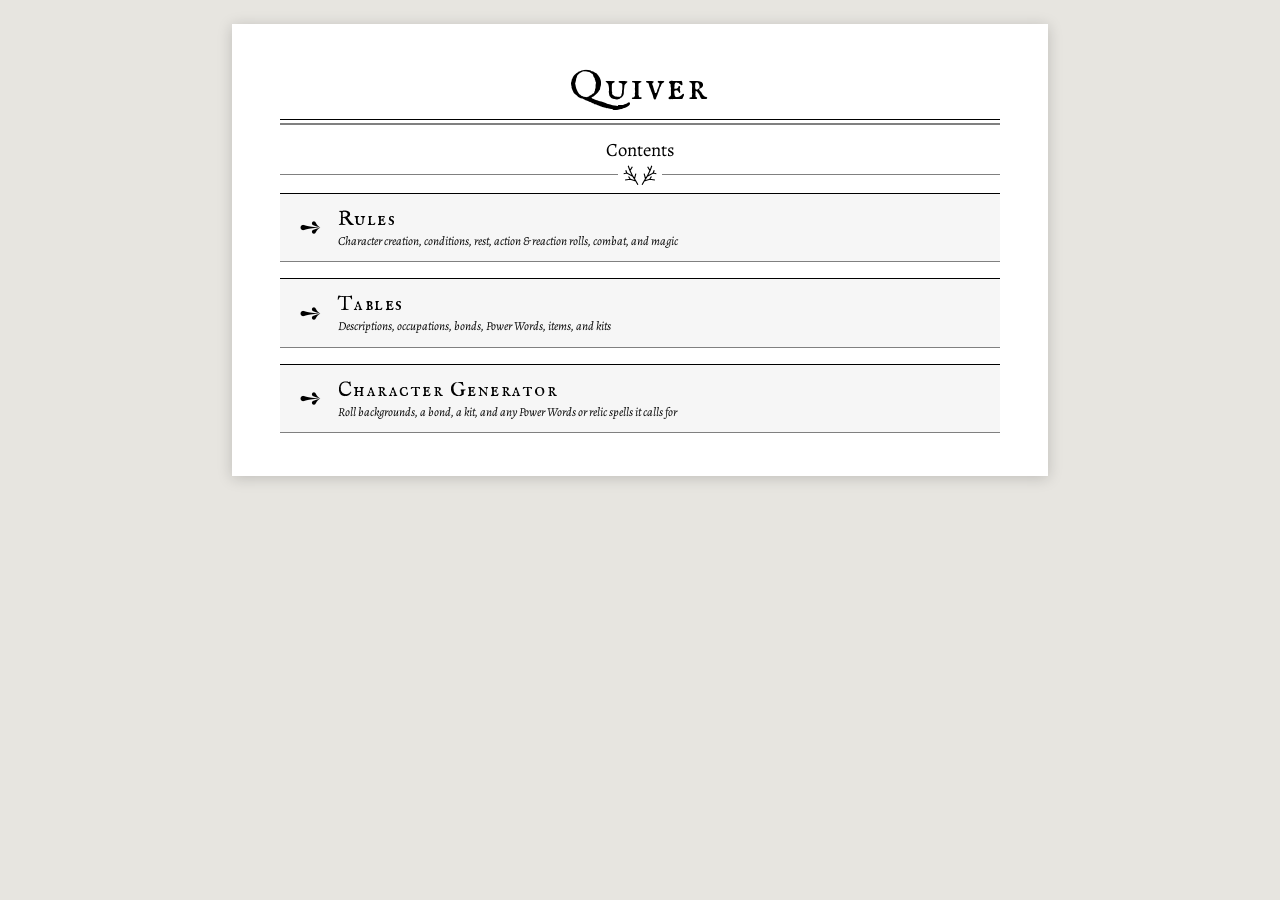
==== commit 92a524a9: "page naming" ====
--- a/index.html
+++ b/index.html
@@ -18,7 +18,7 @@
   <a class="doc" href="rules.html">
     <span class="doc-arrow">➺</span>
     <span class="doc-text">
-      <span class="doc-title">Quiver Rules</span>
+      <span class="doc-title">Rules</span>
       <span class="doc-desc">Character creation, conditions, rest, action &amp; reaction rolls, combat, and magic</span>
     </span>
   </a>
@@ -26,7 +26,7 @@
   <a class="doc" href="tables.html">
     <span class="doc-arrow">➺</span>
     <span class="doc-text">
-      <span class="doc-title">Quiver Tables</span>
+      <span class="doc-title">Tables</span>
       <span class="doc-desc">Descriptions, occupations, bonds, Power Words, items, and kits</span>
     </span>
   </a>
@@ -39,7 +39,6 @@
     </span>
   </a>
 
-  <div class="footer">QUIVER</div>
 </div>
 
 </body>
--- a/style.css
+++ b/style.css
@@ -65,8 +65,11 @@
   padding-bottom:46pt;
   overflow:visible;
 }
+/* no footer (index): bottom padding matches the top */
+body.home .page:not(:has(.footer)){padding-bottom:32pt;}
 @media (max-width:640px){
   body.home .page{padding:24pt 16px 46pt;}
+  body.home .page:not(:has(.footer)){padding-bottom:24pt;}
   body.home .footer{left:16px;right:16px;}
 }
 
@@ -238,6 +241,7 @@
 .doc-desc, .xref-desc{font-style:italic;}
 
 a.doc{gap:12pt;margin:0 0 12pt;padding:9pt 14pt;}
+a.doc:last-of-type{margin-bottom:0;}
 .doc-arrow{font-size:20pt;line-height:1;}
 .doc-text{display:flex;flex-direction:column;line-height:1.35;}
 .doc-title{font-family:'IM Fell English SC', serif;font-size:15pt;letter-spacing:1.5px;}
@@ -252,7 +256,7 @@
 body.generator #sheet{text-align:center;}
 body.generator #sheet li{padding-left:0;margin-bottom:3pt;}
 body.generator #sheet li::before{content:none;}
-.item-desc{display:block;font-style:italic;color:var(--ink-soft);}
+.item-desc{font-style:italic;color:var(--ink-soft);}
 
 /* ---- footer ---- */
 .footer{
